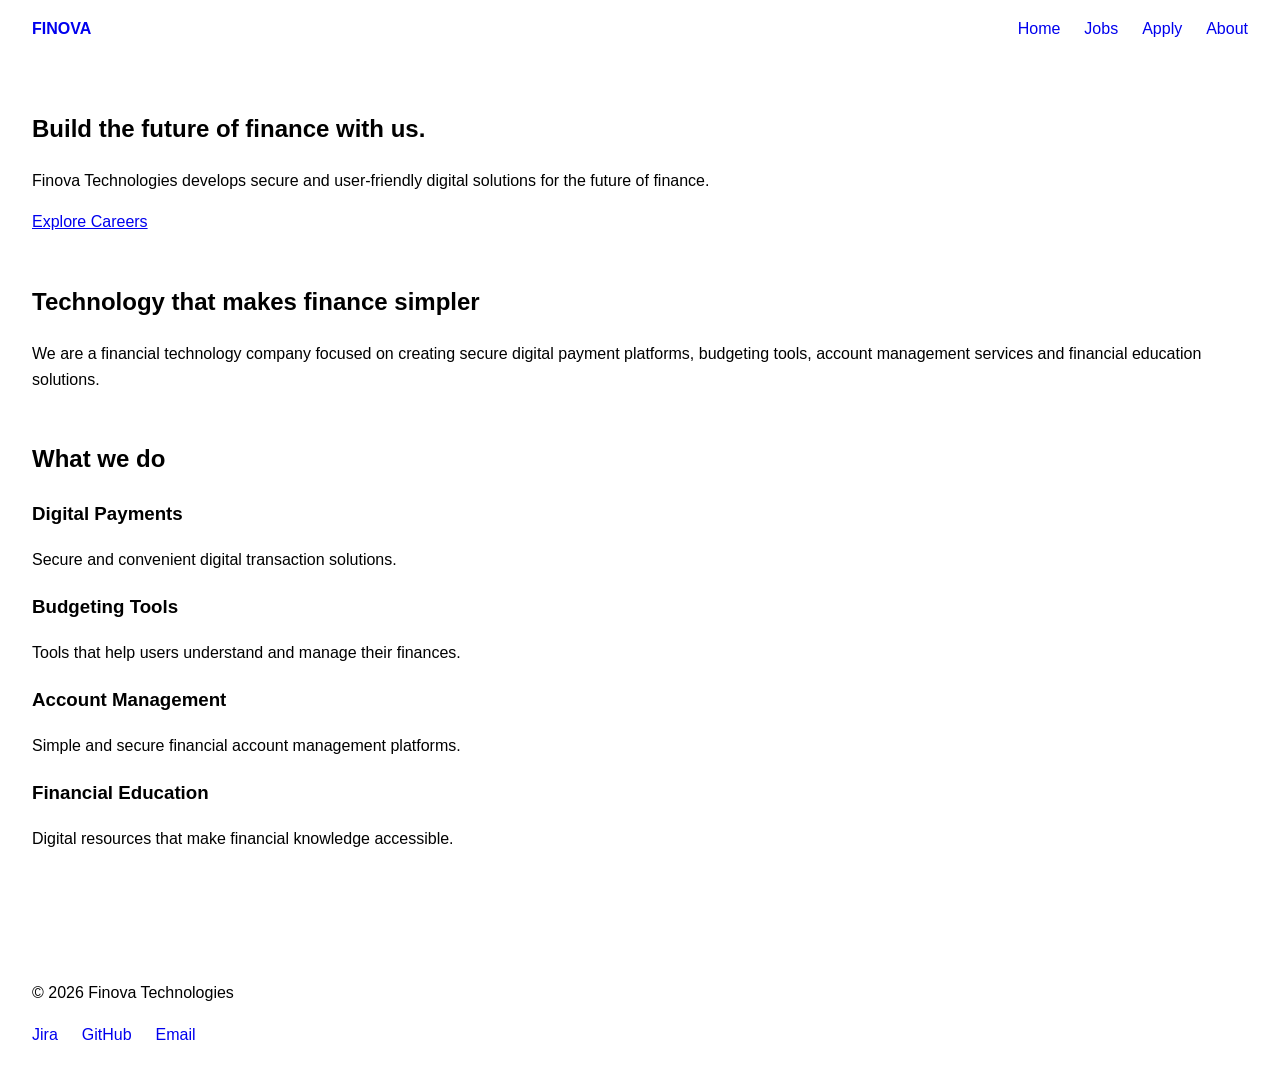
==== index.html @ 9c0b2130 "Create homepage structure and navigation" ====
<!DOCTYPE html>
<html lang="en">

<head>
    <meta charset="UTF-8">
    <meta name="viewport" content="width=device-width, initial-scale=1.0">
    <title>Finova Technologies | Home</title>

    <link rel="stylesheet" href="styles.css">
</head>

<body>

    <header>
        <div class="site-header">

            <a href="index.html" class="logo">
                FINOVA
            </a>

            <nav aria-label="Main navigation">
                <ul>
                    <li><a href="index.html">Home</a></li>
                    <li><a href="jobs.html">Jobs</a></li>
                    <li><a href="apply.html">Apply</a></li>
                    <li><a href="about.html">About</a></li>
                </ul>
            </nav>

        </div>
    </header>

    <main>

        <section>
            <h1>Build the future of finance with us.</h1>

            <p>
                Finova Technologies develops secure and user-friendly
                digital solutions for the future of finance.
            </p>

            <a href="jobs.html">Explore Careers</a>
        </section>

        <section>
            <h2>Technology that makes finance simpler</h2>

            <p>
                We are a financial technology company focused on creating
                secure digital payment platforms, budgeting tools, account
                management services and financial education solutions.
            </p>
        </section>

        <section>
            <h2>What we do</h2>

            <article>
                <h3>Digital Payments</h3>
                <p>Secure and convenient digital transaction solutions.</p>
            </article>

            <article>
                <h3>Budgeting Tools</h3>
                <p>Tools that help users understand and manage their finances.</p>
            </article>

            <article>
                <h3>Account Management</h3>
                <p>Simple and secure financial account management platforms.</p>
            </article>

            <article>
                <h3>Financial Education</h3>
                <p>Digital resources that make financial knowledge accessible.</p>
            </article>

        </section>

    </main>

    <footer>
        <p>&copy; 2026 Finova Technologies</p>

        <nav aria-label="Footer navigation">
            <ul>
                <li><a href="#">Jira</a></li>
                <li><a href="#">GitHub</a></li>
                <li><a href="mailto:info@finova.example">Email</a></li>
            </ul>
        </nav>
    </footer>

</body>

</html>
---- styles.css ----
* {
    box-sizing: border-box;
}

body {
    margin: 0;
    font-family: Arial, Helvetica, sans-serif;
    line-height: 1.6;
}

.site-header {
    display: flex;
    justify-content: space-between;
    align-items: center;
    padding: 1rem 2rem;
}

.logo {
    font-weight: bold;
    text-decoration: none;
}

nav ul {
    display: flex;
    gap: 1.5rem;
    list-style: none;
    margin: 0;
    padding: 0;
}

nav a {
    text-decoration: none;
}

main {
    padding: 2rem;
}

section {
    margin-bottom: 3rem;
}

footer {
    padding: 2rem;
}
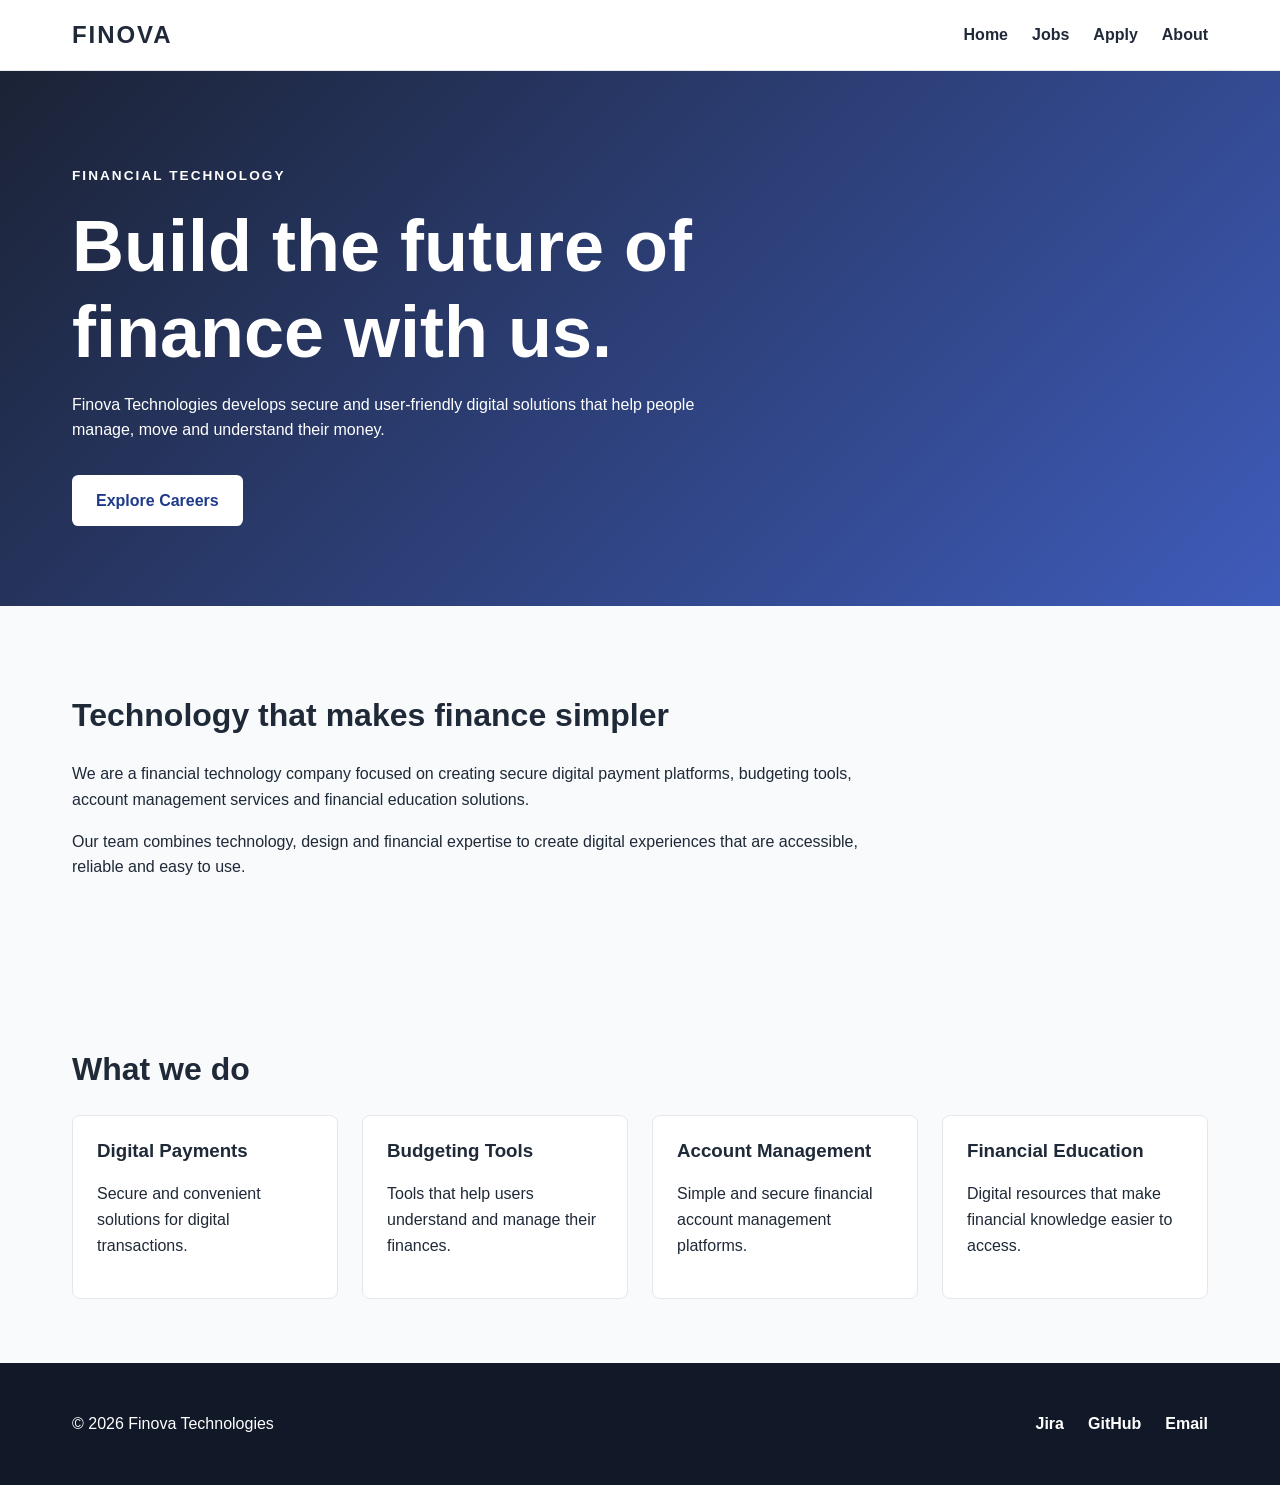
==== commit 422a6003: "Add homepage visual design and responsive layout" ====
--- a/index.html
+++ b/index.html
@@ -32,18 +32,26 @@
 
     <main>
 
-        <section>
-            <h1>Build the future of finance with us.</h1>
+        <section class="hero">
+            <div class="hero-content">
 
-            <p>
-                Finova Technologies develops secure and user-friendly
-                digital solutions for the future of finance.
-            </p>
+                <p class="eyebrow">FINANCIAL TECHNOLOGY</p>
 
-            <a href="jobs.html">Explore Careers</a>
+                <h1>Build the future of finance with us.</h1>
+
+                <p>
+                    Finova Technologies develops secure and user-friendly
+                    digital solutions that help people manage, move and
+                    understand their money.
+                </p>
+
+                <a href="jobs.html" class="button">Explore Careers</a>
+
+            </div>
         </section>
 
-        <section>
+        <section class="introduction">
+
             <h2>Technology that makes finance simpler</h2>
 
             <p>
@@ -51,45 +59,79 @@
                 secure digital payment platforms, budgeting tools, account
                 management services and financial education solutions.
             </p>
+
+            <p>
+                Our team combines technology, design and financial expertise
+                to create digital experiences that are accessible, reliable
+                and easy to use.
+            </p>
+
         </section>
 
-        <section>
+        <section class="services">
+
             <h2>What we do</h2>
 
-            <article>
-                <h3>Digital Payments</h3>
-                <p>Secure and convenient digital transaction solutions.</p>
-            </article>
+            <div class="service-list">
 
-            <article>
-                <h3>Budgeting Tools</h3>
-                <p>Tools that help users understand and manage their finances.</p>
-            </article>
+                <article>
+                    <h3>Digital Payments</h3>
+                    <p>
+                        Secure and convenient solutions for digital
+                        transactions.
+                    </p>
+                </article>
 
-            <article>
-                <h3>Account Management</h3>
-                <p>Simple and secure financial account management platforms.</p>
-            </article>
+                <article>
+                    <h3>Budgeting Tools</h3>
+                    <p>
+                        Tools that help users understand and manage
+                        their finances.
+                    </p>
+                </article>
 
-            <article>
-                <h3>Financial Education</h3>
-                <p>Digital resources that make financial knowledge accessible.</p>
-            </article>
+                <article>
+                    <h3>Account Management</h3>
+                    <p>
+                        Simple and secure financial account management
+                        platforms.
+                    </p>
+                </article>
+
+                <article>
+                    <h3>Financial Education</h3>
+                    <p>
+                        Digital resources that make financial knowledge
+                        easier to access.
+                    </p>
+                </article>
+
+            </div>
 
         </section>
 
     </main>
 
     <footer>
-        <p>&copy; 2026 Finova Technologies</p>
 
-        <nav aria-label="Footer navigation">
-            <ul>
-                <li><a href="#">Jira</a></li>
-                <li><a href="#">GitHub</a></li>
-                <li><a href="mailto:info@finova.example">Email</a></li>
-            </ul>
-        </nav>
+        <div class="footer-content">
+
+            <p>&copy; 2026 Finova Technologies</p>
+
+            <nav aria-label="Footer navigation">
+                <ul>
+                    <li><a href="#">Jira</a></li>
+                    <li><a href="#">GitHub</a></li>
+                    <li>
+                        <a href="mailto:info@finova.example">
+                            Email
+                        </a>
+                    </li>
+                </ul>
+            </nav>
+
+        </div>
+
     </footer>
 
 </body>
--- a/styles.css
+++ b/styles.css
@@ -1,3 +1,5 @@
+
+
 * {
     box-sizing: border-box;
 }
@@ -6,18 +8,42 @@
     margin: 0;
     font-family: Arial, Helvetica, sans-serif;
     line-height: 1.6;
+    color: #1f2937;
+    background-color: #f8fafc;
+}
+
+a {
+    color: inherit;
+}
+
+h1,
+h2,
+h3 {
+    line-height: 1.2;
+}
+
+
+
+header {
+    background-color: #ffffff;
+    border-bottom: 1px solid #e5e7eb;
 }
 
 .site-header {
+    max-width: 1200px;
+    margin: 0 auto;
+    padding: 1rem 2rem;
+
     display: flex;
     justify-content: space-between;
     align-items: center;
-    padding: 1rem 2rem;
 }
 
 .logo {
+    font-size: 1.5rem;
     font-weight: bold;
     text-decoration: none;
+    letter-spacing: 0.08em;
 }
 
 nav ul {
@@ -30,16 +56,162 @@
 
 nav a {
     text-decoration: none;
-}
-
-main {
+    font-weight: 600;
+}
+
+nav a:hover,
+nav a:focus {
+    text-decoration: underline;
+}
+
+
+
+.hero {
+    min-height: 520px;
+
+    display: flex;
+    align-items: center;
+
+    background:
+        linear-gradient(
+            135deg,
+            rgba(15, 23, 42, 0.95),
+            rgba(30, 64, 175, 0.85)
+        );
+
+    color: white;
+}
+
+.hero-content {
+    width: min(1200px, 100%);
+    margin: 0 auto;
+    padding: 5rem 2rem;
+}
+
+.eyebrow {
+    font-size: 0.85rem;
+    font-weight: bold;
+    letter-spacing: 0.15em;
+}
+
+.hero h1 {
+    max-width: 700px;
+    margin: 1rem 0;
+
+    font-size: clamp(2.5rem, 6vw, 4.5rem);
+}
+
+.hero p {
+    max-width: 650px;
+}
+
+.button {
+    display: inline-block;
+
+    margin-top: 1rem;
+    padding: 0.8rem 1.5rem;
+
+    background-color: white;
+    color: #1e3a8a;
+
+    text-decoration: none;
+    font-weight: bold;
+
+    border-radius: 0.4rem;
+}
+
+.button:hover,
+.button:focus {
+    text-decoration: underline;
+}
+
+
+
+
+.introduction,
+.services {
+    max-width: 1200px;
+    margin: 0 auto;
+    padding: 4rem 2rem;
+}
+
+.introduction h2,
+.services h2 {
+    font-size: 2rem;
+}
+
+.introduction p {
+    max-width: 800px;
+}
+
+
+
+.service-list {
+    display: grid;
+    grid-template-columns: repeat(4, 1fr);
+    gap: 1.5rem;
+}
+
+.service-list article {
+    padding: 1.5rem;
+
+    background-color: white;
+    border: 1px solid #e5e7eb;
+    border-radius: 0.5rem;
+}
+
+.service-list h3 {
+    margin-top: 0;
+}
+
+
+
+footer {
+    background-color: #111827;
+    color: white;
+}
+
+.footer-content {
+    max-width: 1200px;
+    margin: 0 auto;
     padding: 2rem;
-}
-
-section {
-    margin-bottom: 3rem;
-}
-
-footer {
-    padding: 2rem;
+
+    display: flex;
+    justify-content: space-between;
+    align-items: center;
+}
+
+
+@media (max-width: 800px) {
+
+    .site-header {
+        flex-direction: column;
+        gap: 1rem;
+    }
+
+    .service-list {
+        grid-template-columns: repeat(2, 1fr);
+    }
+
+    .footer-content {
+        flex-direction: column;
+        gap: 1rem;
+    }
+}
+
+@media (max-width: 500px) {
+
+    nav ul {
+        flex-direction: column;
+        align-items: center;
+        gap: 0.5rem;
+    }
+
+    .service-list {
+        grid-template-columns: 1fr;
+    }
+
+    .hero {
+        min-height: 450px;
+    }
 }
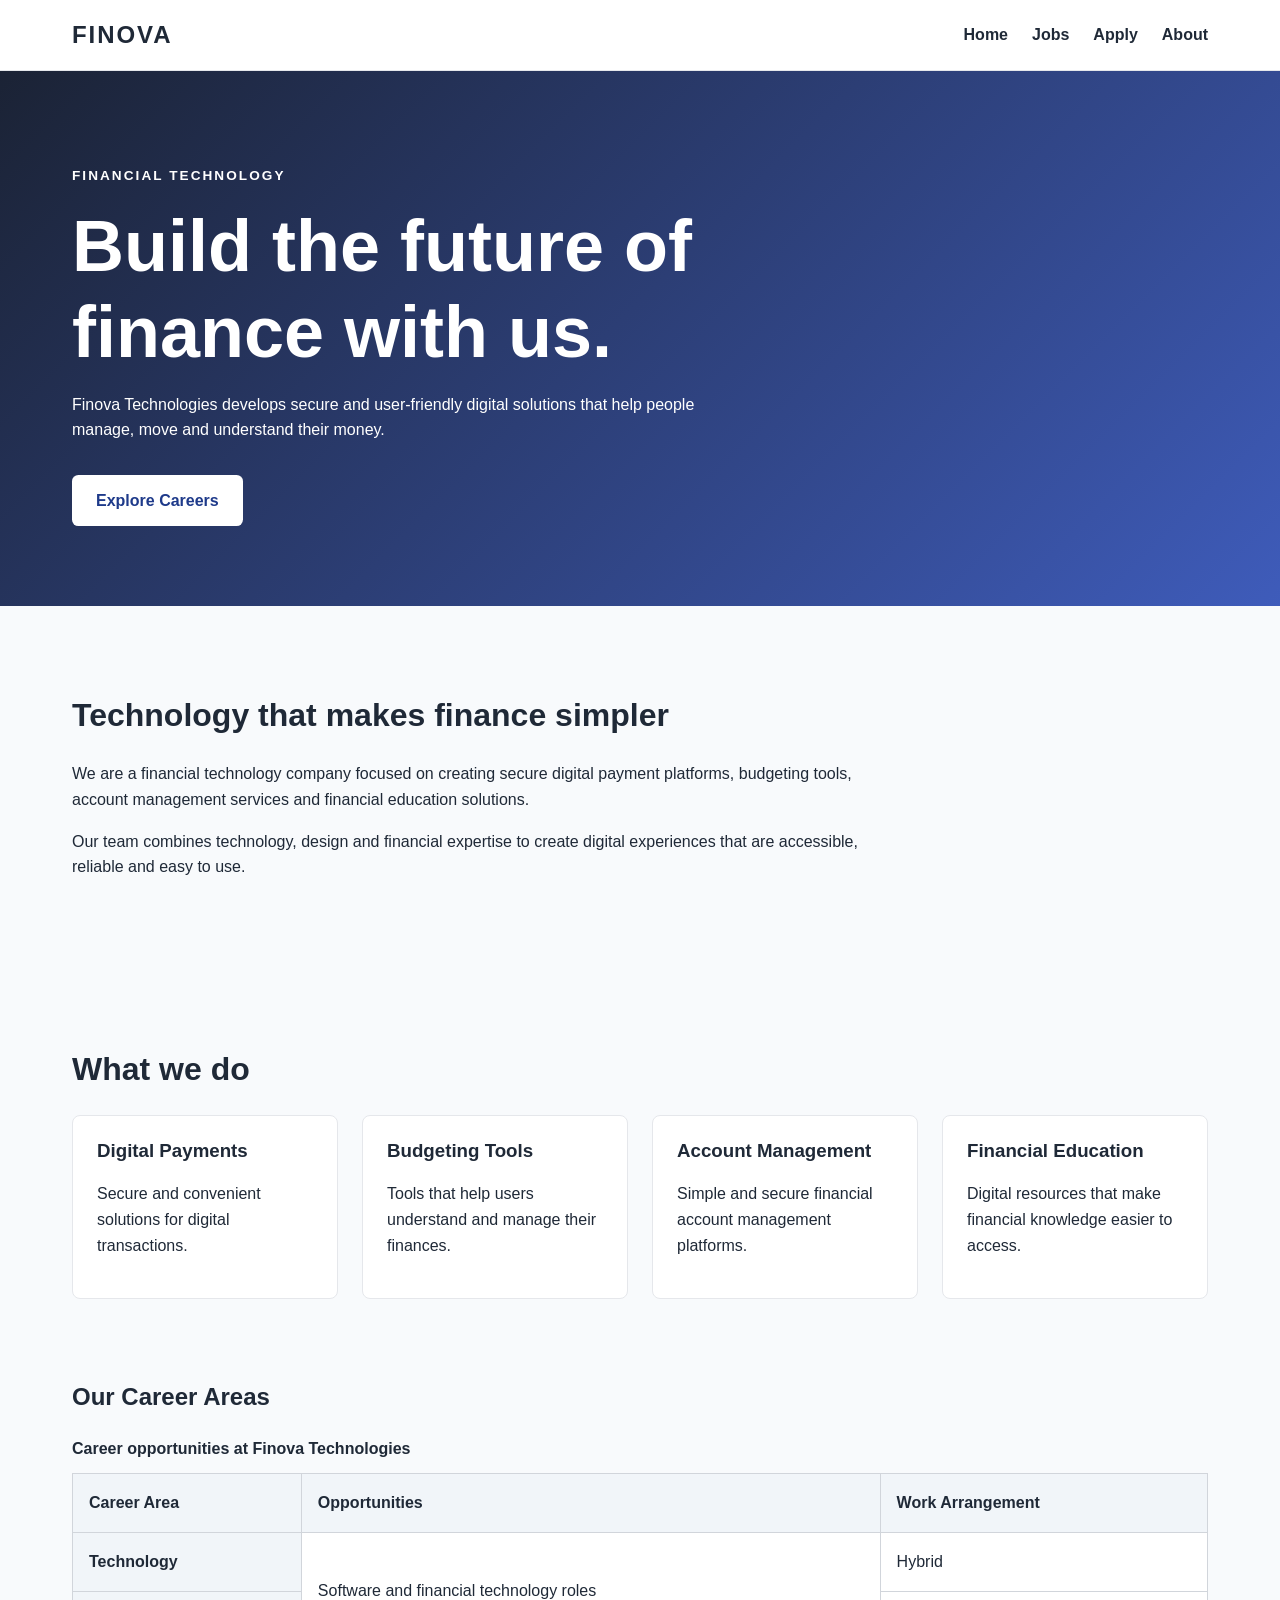
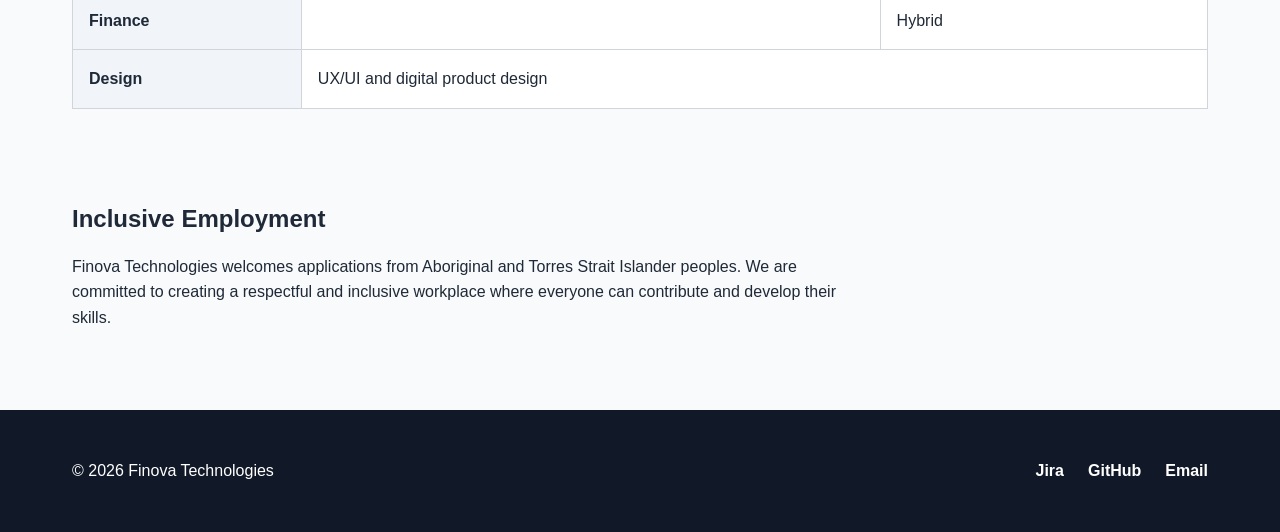
==== commit 3134e4b2: "Complete homepage assessment requirements" ====
--- a/index.html
+++ b/index.html
@@ -7,6 +7,12 @@
     <title>Finova Technologies | Home</title>
 
     <link rel="stylesheet" href="styles.css">
+
+    <style>
+        .inclusion {
+            margin-top: 2rem;
+        }
+    </style>
 </head>
 
 <body>
@@ -33,9 +39,12 @@
     <main>
 
         <section class="hero">
+
             <div class="hero-content">
 
-                <p class="eyebrow">FINANCIAL TECHNOLOGY</p>
+                <p class="eyebrow" style="letter-spacing: 0.15em;">
+                    FINANCIAL TECHNOLOGY
+                </p>
 
                 <h1>Build the future of finance with us.</h1>
 
@@ -45,10 +54,14 @@
                     understand their money.
                 </p>
 
-                <a href="jobs.html" class="button">Explore Careers</a>
+                <a href="jobs.html" class="button">
+                    Explore Careers
+                </a>
 
             </div>
-        </section>
+
+        </section>
+
 
         <section class="introduction">
 
@@ -68,6 +81,7 @@
 
         </section>
 
+
         <section class="services">
 
             <h2>What we do</h2>
@@ -110,7 +124,65 @@
 
         </section>
 
+
+        <section class="career-areas">
+
+            <h2>Our Career Areas</h2>
+
+            <table>
+
+                <caption>Career opportunities at Finova Technologies</caption>
+
+                <thead>
+                    <tr>
+                        <th scope="col">Career Area</th>
+                        <th scope="col">Opportunities</th>
+                        <th scope="col">Work Arrangement</th>
+                    </tr>
+                </thead>
+
+                <tbody>
+                    <tr>
+                        <th scope="row">Technology</th>
+                        <td rowspan="2">
+                            Software and financial technology roles
+                        </td>
+                        <td>Hybrid</td>
+                    </tr>
+
+                    <tr>
+                        <th scope="row">Finance</th>
+                        <td>Hybrid</td>
+                    </tr>
+
+                    <tr>
+                        <th scope="row">Design</th>
+                        <td colspan="2">
+                            UX/UI and digital product design
+                        </td>
+                    </tr>
+                </tbody>
+
+            </table>
+
+        </section>
+
+
+        <section class="inclusion">
+
+            <h2>Inclusive Employment</h2>
+
+            <p>
+                Finova Technologies welcomes applications from Aboriginal
+                and Torres Strait Islander peoples. We are committed to
+                creating a respectful and inclusive workplace where
+                everyone can contribute and develop their skills.
+            </p>
+
+        </section>
+
     </main>
+
 
     <footer>
 
--- a/styles.css
+++ b/styles.css
@@ -214,4 +214,46 @@
     .hero {
         min-height: 450px;
     }
+}
+
+
+.career-areas {
+    max-width: 1200px;
+    margin: 0 auto;
+    padding: 0 2rem 4rem;
+}
+
+.career-areas table {
+    width: 100%;
+    border-collapse: collapse;
+    margin-top: 1.5rem;
+    background-color: white;
+}
+
+.career-areas caption {
+    margin-bottom: 0.75rem;
+    font-weight: bold;
+    text-align: left;
+}
+
+.career-areas th,
+.career-areas td {
+    padding: 1rem;
+    border: 1px solid #d1d5db;
+    text-align: left;
+}
+
+.career-areas th {
+    background-color: #f1f5f9;
+}
+
+
+.inclusion {
+    max-width: 1200px;
+    margin: 0 auto;
+    padding: 0 2rem 4rem;
+}
+
+.inclusion p {
+    max-width: 800px;
 }
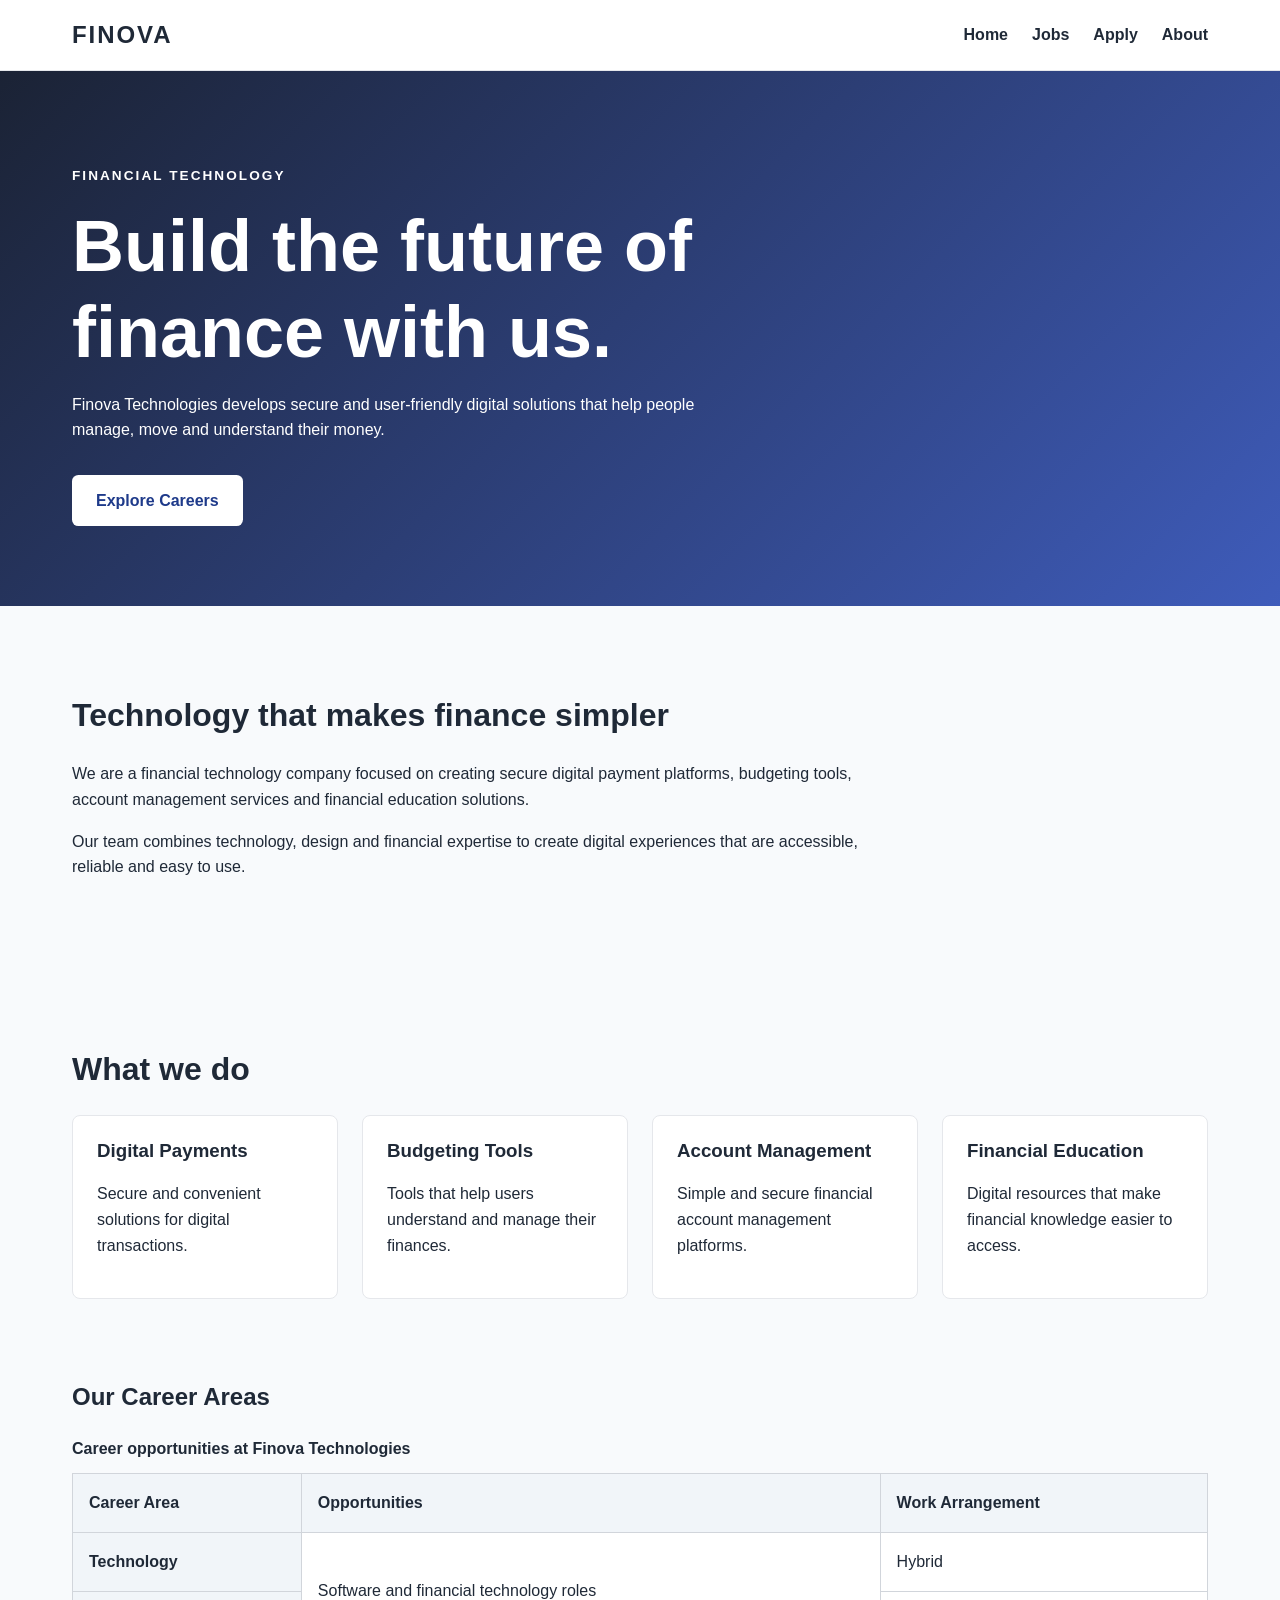
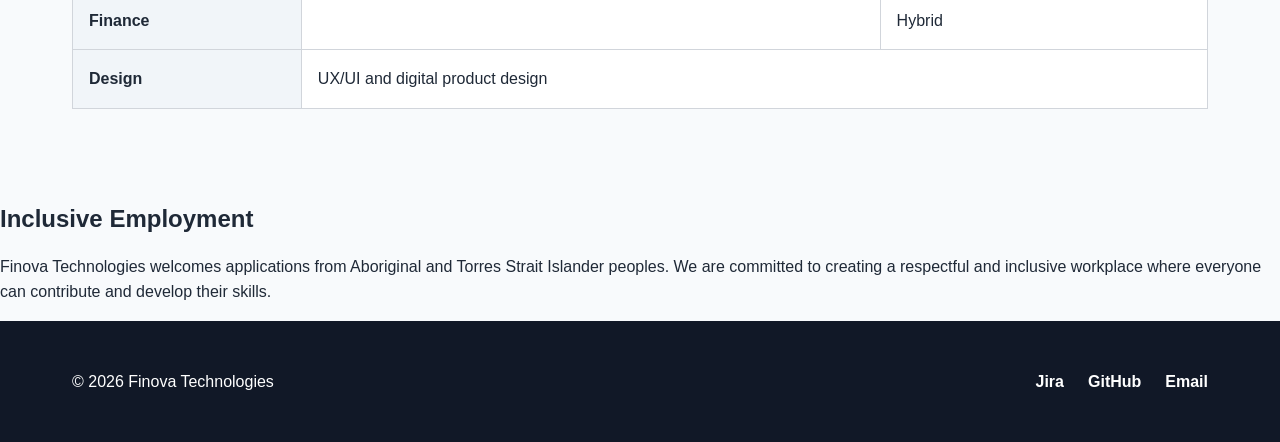
==== commit 9f2c977b: "fix: update the group picture and fix the jira link" ====
--- a/index.html
+++ b/index.html
@@ -192,8 +192,8 @@
 
             <nav aria-label="Footer navigation">
                 <ul>
-                    <li><a href="#">Jira</a></li>
-                    <li><a href="#">GitHub</a></li>
+                    <li><a href="https://jiajinzhang.atlassian.net/jira/software/projects/CGFTFC/boards/2/backlog">Jira</a></li>
+                    <li><a href="https://github.com/JiajinZhang-123/COS10026-G04-Financial-Technology-FinTech-Company">GitHub</a></li>
                     <li>
                         <a href="mailto:info@finova.example">
                             Email
--- a/styles.css
+++ b/styles.css
@@ -1,5 +1,3 @@
-
-
 * {
     box-sizing: border-box;
 }
@@ -73,11 +71,9 @@
     align-items: center;
 
     background:
-        linear-gradient(
-            135deg,
+        linear-gradient(135deg,
             rgba(15, 23, 42, 0.95),
-            rgba(30, 64, 175, 0.85)
-        );
+            rgba(30, 64, 175, 0.85));
 
     color: white;
 }
@@ -86,6 +82,32 @@
     width: min(1200px, 100%);
     margin: 0 auto;
     padding: 5rem 2rem;
+}
+
+.heroContentApply {
+    width: 100%;
+    /*size of the container*/
+    padding: 60px 15%;
+    /* How far to the right the content is*/
+}
+
+.heroContentApply h1 {
+    font-size: 2.3rem;
+}
+
+.heroContentApply p {
+    font-size: 1.1rem;
+}
+
+.heroApply {
+    min-height: 270px;
+
+    display: flex;
+    align-items: center;
+
+    background: linear-gradient(135deg, #1f3158, #405fc2);
+
+    color: white;
 }
 
 .eyebrow {
@@ -216,7 +238,6 @@
     }
 }
 
-
 .career-areas {
     max-width: 1200px;
     margin: 0 auto;
@@ -247,13 +268,341 @@
     background-color: #f1f5f9;
 }
 
-
-.inclusion {
+/* =========================
+   JOBS HERO SECTION
+   ========================= */
+
+.jobs {
+    margin: 0;
+    padding: 90px 15%;
+    background: linear-gradient(135deg, #1f3158, #405fc2);
+    color: white;
+}
+
+.jobs h1 {
+    font-size: 2.5rem;
+    color: white;
+    margin-top: 0;
+    margin-bottom: 20px;
+}
+
+.jobs>p {
+    font-size: 1.1rem;
+    line-height: 1.6;
+    color: white;
+    margin-bottom: 0;
+}
+
+
+
+.jobs-layout {
+    display: flex;
+    gap: 30px;
     max-width: 1200px;
-    margin: 0 auto;
-    padding: 0 2rem 4rem;
-}
-
-.inclusion p {
+    margin: 40px auto;
+    padding: 0 20px;
+    align-items: flex-start;
+}
+
+.job-list {
+    flex: 1;
+    min-width: 0;
+}
+
+
+
+.job {
+    margin: 0 0 25px;
+    padding: 25px;
+    background-color: #ffffff;
+    border: 1px solid #dddddd;
+    border-radius: 10px;
+    box-shadow: 0 2px 8px rgba(0, 0, 0, 0.08);
+}
+
+.job h2 {
+    color: #1f4e79;
+    font-size: 1.6rem;
+    margin-top: 0;
+    margin-bottom: 15px;
+}
+
+.job h3 {
+    color: #333333;
+    font-size: 1.1rem;
+    margin-top: 20px;
+    margin-bottom: 8px;
+}
+
+.job p {
+    line-height: 1.5;
+    margin: 8px 0;
+}
+
+.job ol,
+.job ul {
+    padding-left: 25px;
+    line-height: 1.6;
+}
+
+.job li {
+    margin-bottom: 7px;
+}
+
+
+
+
+.career-tips {
+    width: 280px;
+    flex-shrink: 0;
+    position: sticky;
+    top: 20px;
+    padding: 20px;
+    background-color: #f8f9fb;
+    border: 1px solid #d6d9de;
+    border-left: 5px solid #1f4e79;
+    border-radius: 10px;
+    box-shadow: 0 3px 10px rgba(0, 0, 0, 0.08);
+}
+
+.career-tips h2 {
+    color: #1f4e79;
+    margin-top: 0;
+    margin-bottom: 12px;
+}
+
+.career-tips p {
+    line-height: 1.5;
+}
+
+.career-tips ul {
+    padding-left: 20px;
+    margin-bottom: 0;
+}
+
+.career-tips li {
+    margin-bottom: 8px;
+    line-height: 1.4;
+}
+
+
+/* =========================
+   RESPONSIVE DESIGN
+   ========================= */
+
+@media screen and (max-width: 768px) {
+
+    .jobs {
+        padding: 50px 20px;
+    }
+
+    .jobs h1 {
+        font-size: 1.8rem;
+    }
+
+    .jobs-layout {
+        display: block;
+        margin: 20px auto;
+        padding: 0 15px;
+    }
+
+    .job {
+        padding: 18px;
+    }
+
+    .career-tips {
+        position: static;
+        width: auto;
+        margin: 20px 0;
+    }
+}
+
+/* =========================
+     APPLICATION FORM
+   ========================= */
+    .applyForm {
+        display: flex;
+        gap: 20px;
+        max-width: 700px;
+        margin: 100px auto;
+        padding: 0 20px;
+        align-items: center;
+        background-color: #ffffff;
+        border: 2px solid #dddddd;
+        border-radius: 10px; /* Rounded corners */
+        box-shadow: 0 2px 8px rgba(0, 0, 0, 0.08); /* Adds a shadowy effect to the border */
+        justify-content: center;
+    }
+
+    .applyForm form {
+        width: 100%;
+        max-width: 700px;
+    }
+
+    .infoTitle {
+        margin: 0 0 5px; /* Leave a 5 pixel gap between Name and the two field inputs (firstName, lastName)*/
+    }
+    .nameInputs {
+        display:flex; /* Disregards the standard HTML layout rules... also just called flexbox*/
+        gap: 10px;
+        padding: 3px 15px;
+    }
+
+    .relevantSkills {
+       font-size: 0.875rem;
+    }
+
+    .Submission {
+        display: flex;
+        justify-content: center;
+        gap: 10px;
+        margin-top: 20px;;
+    }
+
+    .Submission input[type="submit"] { /*Changes any input containers with type submit*/
+        padding: 15px 40px; /*Size of the button*/
+        font-weight: bold;
+        font-size: 1.1rem;
+        
+        color: white;
+        background: linear-gradient(135deg, #1f3158, #405fc2);
+
+        border-radius: 5px;
+        border: none;
+
+        cursor: pointer;
+    }
+
+    .Submission input[type="submit"]:hover {
+        background: linear-gradient(135deg, #405fc2, #1f3158);
+        color:#b3b1b1
+    }
+
+
+/* =========================
+   ABOUT PAGE
+   ========================= */
+
+.about-hero {
+    max-width: none;
+    margin: 0;
+    padding: 90px 15%;
+    text-align: left;
+    background: linear-gradient(135deg, #1f3158, #405fc2);
+    color: white;
+}
+
+.about-hero h1 {
+    font-size: 2.5rem;
+    color: white;
+    margin-top: 0;
+    margin-bottom: 20px;
+}
+
+.about-hero p {
+    font-size: 1.1rem;
+    line-height: 1.6;
+    color: white;
+    margin-bottom: 0;
+}
+
+.about-section {
+    max-width: 1000px;
+    margin: 0 auto; /*Automatically divide left and right equally, the content will centered on the screen*/
+    padding: 2rem;
+}
+
+.student-id {
+    color: #1e40af;
+    font-weight: normal;
+    font-size: 0.85em;
+    margin-left: 0.5rem;
+}
+
+.group-figure {
     max-width: 800px;
+    margin: 1rem auto;
+    text-align: center;
+}
+
+.group-figure img {
+    width: 100%;
+    height: auto;
+    border-radius: 0.5rem; /* Make the picture rounder */
+    border: 1px solid #cbd5e1;
+}
+
+.group-figure figcaption {
+    margin-top: 0.75rem;
+    color: #475569;
+    font-size: 0.95rem;
+}
+
+/* Contributions definition list */
+.contributions dt {
+    margin-top: 1rem;
+    font-weight: bold;
+    color: #0f172a;
+}
+
+.contributions dd {
+    margin-left: 1.5rem;
+    margin-bottom: 0.5rem;
+}
+
+.quote-card {
+    margin: 1.5rem 0;
+    padding: 1rem 1.5rem;
+}
+
+.quote-card p {
+    margin: 0; /* Remove the default margin that comes with the <p> tag */
+}
+
+
+.quote-original {
+    font-style: italic;
+    font-size: 1.15rem;
+}
+
+
+.quote-card .quote-author {
+    margin-top: 0.4rem;   /* two class names, the weight will increase */
+    font-weight: bold;
+    color: #1e40af;
+}
+
+.quote-card .quote-english {
+    margin-top: 0.25rem;  
+    color: #6b7280;
+    font-size: 0.85rem;
+}
+
+.fun-facts {
+    width: 100%;
+    border-collapse: collapse;  /* Merge the table borders */
+    margin-top: 1rem;
+}
+
+.fun-facts caption {
+    margin-bottom: 0.75rem;
+    font-weight: bold;
+    color: #1e40af;
+}
+
+.fun-facts th,
+.fun-facts td {
+    padding: 0.75rem;
+    border: 1px solid #cbd5e1;
+    text-align: left;
+    vertical-align: top;
+}
+
+.fun-facts thead th {
+    background-color: #1e40af;
+    color: #ffffff;
+}
+
+.fun-facts tbody tr:hover {
+    background-color: #e0e7ff;
 }
